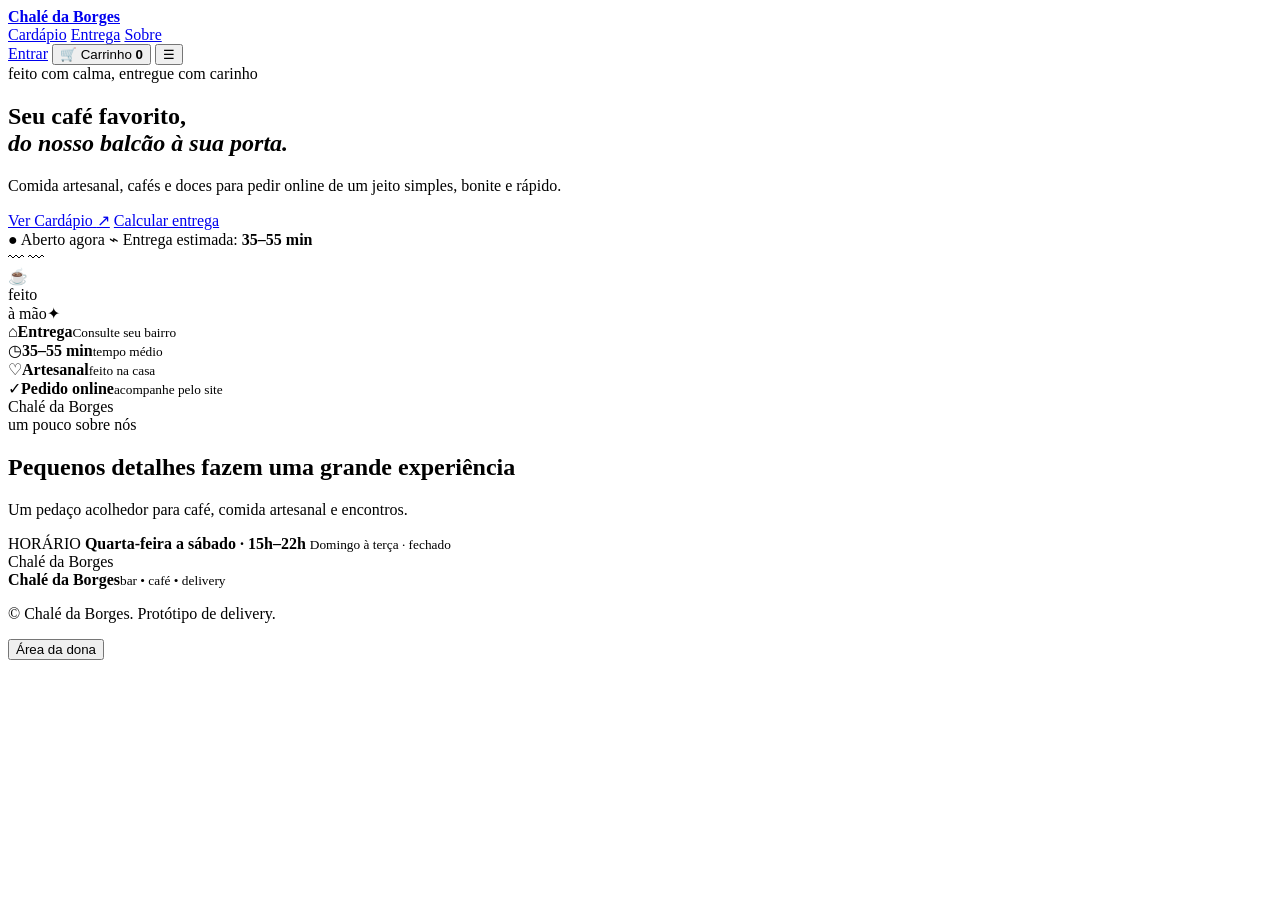
==== html/index.html @ 8455d323 "organizei o html e js em pastas" ====
<!DOCTYPE html>
<html lang="pt-BR">
<head>
  <meta charset="UTF-8" />
  <meta name="viewport" content="width=device-width, initial-scale=1.0" />
  <meta name="theme-color" content="#1f1f1d" />
  <title>Chalé da Borges — Delivery</title>
  <link rel="preconnect" href="https://fonts.googleapis.com">
  <link rel="preconnect" href="https://fonts.gstatic.com" crossorigin>
  <link href="https://fonts.googleapis.com/css2?family=DM+Sans:wght@400;500;600;700&family=Playfair+Display:wght@500;600;700&display=swap" rel="stylesheet">
  <link rel="stylesheet" href="style.css" />
</head>
<body>
  <div class="toast" id="toast" aria-live="polite"></div>
  <header class="topbar">
    <a class=" brand" href="index.html">

        <strong id="brandName">Chalé da Borges</strong>
        <small id="bar • café • delivery"></small>
      </span>
    </a>
    <nav class="main-nav">
      <a href="cardapio.html">Cardápio</a>
      <a href="entrega.html">Entrega</a>
      <a href="#sobre">Sobre</a>

    </nav> 

    <div class="top-actions">
      <a class="icon-btn" id="loginBtn" href="login.html">Entrar</a>
      <button class="cart-btn" id="cartBtn">
        <span>🛒</span> Carrinho <b id="cartCount">0</b>
      </button>
      <button class="menu-btn" id="menuBtn" aria-label="Abrir menu">☰</button>
    </div>
  </header>

  <main>
    <section class="hero">
      <div class="hero-copy">
        <span class="eyebrow"> feito com calma, entregue com carinho </span>
        <h1>Seu café favorito,<br><em> do nosso balcão à sua porta.</em></h1>
        <p>Comida artesanal, cafés e doces para pedir online de um jeito simples, bonite e rápido. </p>
        <div class="hero-actions">
          <a class="primary-btn" href="cardapio.html">Ver Cardápio <span>↗</span></a>
          <a class="ghost-btn" href="entrega.html">Calcular entrega</a>

        </div>
                <div class="hero-meta">
          <span>● Aberto agora</span>
          <span>⌁ Entrega estimada: <strong id="heroEta">35–55 min</strong></span>
        </div>
      </div>
      <div class="hero-art">
        <div class="blob blob-one"></div>
        <div class="blob blob-two"></div>
        <div class="coffee-cup">
          <div class="cup-steam">〰 〰</div>
          <div class="cup"  >☕</div>
        </div>
        <div class="floating-note">feito<br>à mão<span>✦</span></div>
    </section>
     <section class="quick-info">
      <div><span>⌂</span><strong>Entrega</strong><small>Consulte seu bairro</small></div>
      <div><span>◷</span><strong id="infoEta">35–55 min</strong><small>tempo médio</small></div>
      <div><span>♡</span><strong>Artesanal</strong><small>feito na casa</small></div>
      <div><span>✓</span><strong>Pedido online</strong><small>acompanhe pelo site</small></div>
    </section>

    <section class="about-section" id="sobre">
      <div class= "about-mark">Chalé da Borges </div>
      <div>
        <span class="eyebrow">um pouco sobre nós</span>
        <h2>Pequenos detalhes fazem uma grande experiência</h2>
        <p id="aboutText">Um pedaço acolhedor para café, comida artesanal e encontros.</p>
      </div>
      <div class="hours">
        <span>HORÁRIO</span>
        <strong id="hoursText">Quarta-feira a sábado · 15h–22h</strong>
        <small>Domingo à terça · fechado</small>
      </div>
      </section>
    </main>

    <footer>
    <div class="footer-brand"><span class="brand-mark">Chalé da Borges</span><div><strong id="footerName">Chalé da Borges</strong><small>bar • café • delivery</small></div></div>
    <p>© <span id="year"></span> Chalé da Borges. Protótipo de delivery.</p>
    <button class="admin-link" id="adminBtn">Área da dona</button>
    </footer>

    </body>
    </html>
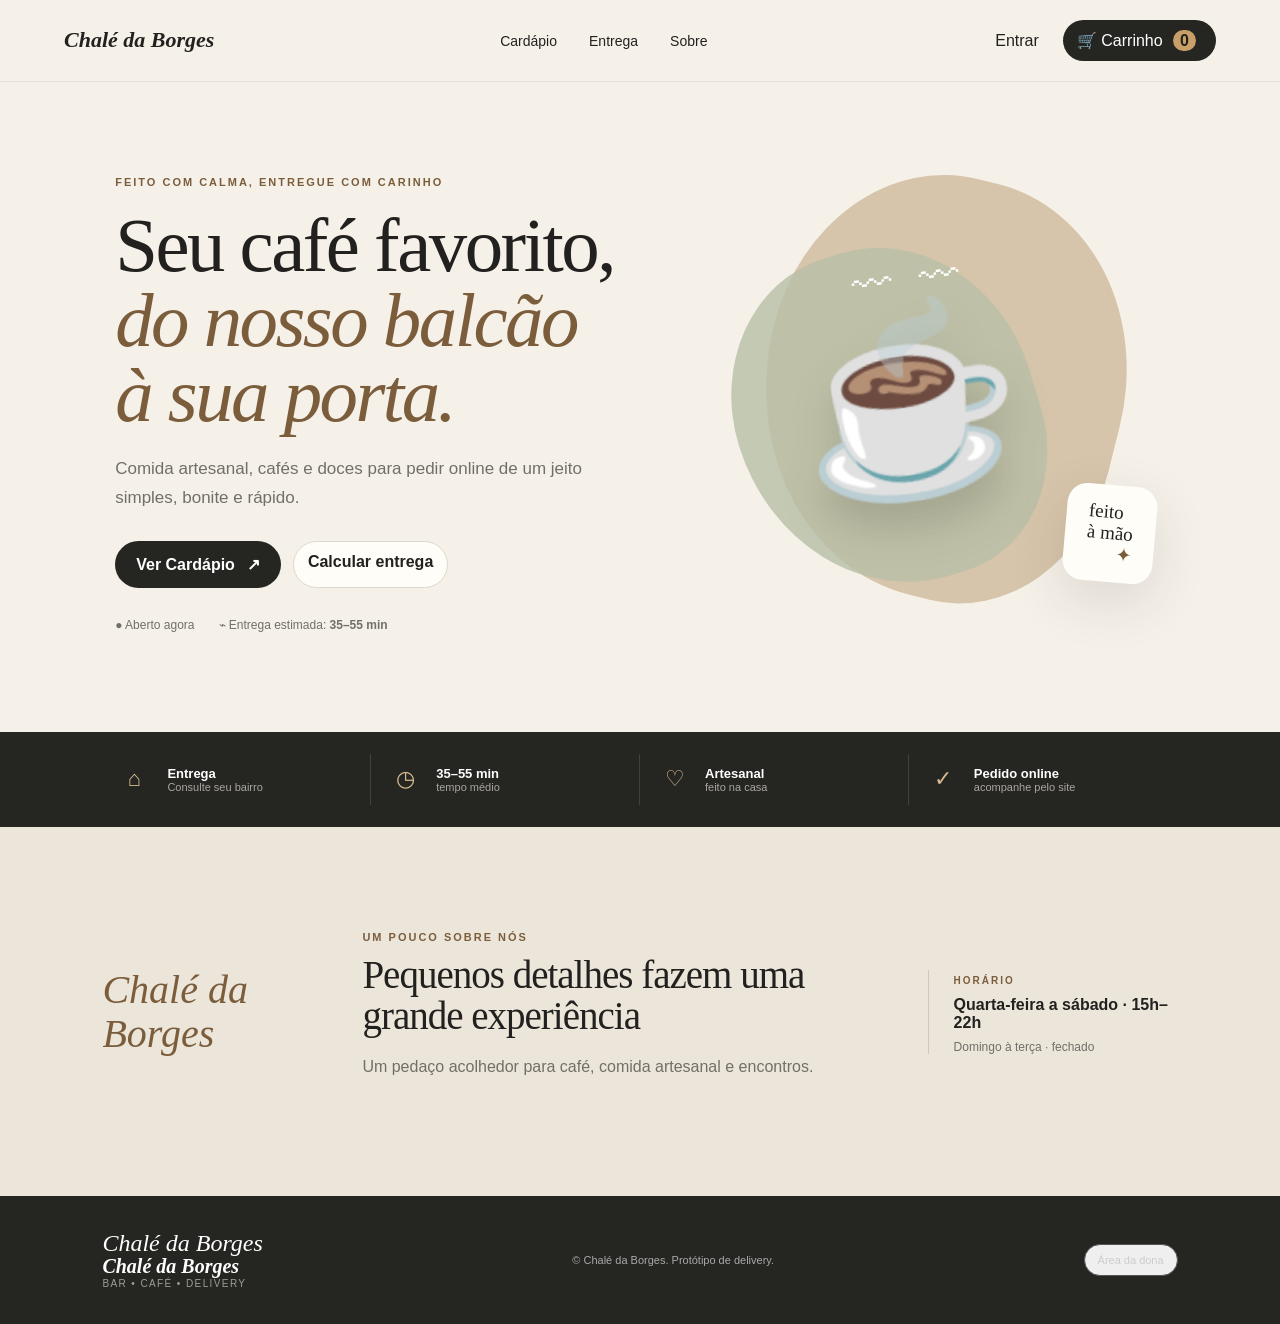
==== commit e0516d69: "arrumei os caminhos do css" ====
--- a/html/index.html
+++ b/html/index.html
@@ -8,7 +8,7 @@
   <link rel="preconnect" href="https://fonts.googleapis.com">
   <link rel="preconnect" href="https://fonts.gstatic.com" crossorigin>
   <link href="https://fonts.googleapis.com/css2?family=DM+Sans:wght@400;500;600;700&family=Playfair+Display:wght@500;600;700&display=swap" rel="stylesheet">
-  <link rel="stylesheet" href="style.css" />
+  <link rel="stylesheet" href="../style.css">
 </head>
 <body>
   <div class="toast" id="toast" aria-live="polite"></div>
--- a/style.css
+++ b/style.css
@@ -0,0 +1,1485 @@
+:root {
+    --bg:#f5f1e9;
+    --paper:#fffdf8;
+    --ink:#22211f;
+    --muted:#716f69;
+    --line:#ded8cc;
+    --accent: #7b5d3c;
+    --accent-2: #c99f69;
+    --dark: #252522;
+    --white: #fffdf8;
+    --shadow: 0 18px 55px rgba(44, 37, 27, .12);
+    --radius: 24px;
+}
+
+* { 
+    box-sizing: border-box;
+}
+
+html {
+    scroll-behavior: smooth;
+}
+
+body{
+    margin:0;
+    background: var(--bg);
+    color: var(--ink);
+    font-family: 'DM Sans', sans-serif;
+}
+
+button,
+input,
+select,
+textarea {
+    font-family: inherit;
+    font-size: inherit;
+}
+
+button,
+a {
+    cursor: pointer;
+}
+
+a{
+    text-decoration: none;
+    color: inherit;
+}
+
+.topbar{
+    height: 82px;
+    padding: 0 5vw;
+    display: flex;
+    align-items: center;
+    justify-content: space-between;
+    position:sticky;
+    top:0;
+    z-index: 20;
+    background: rgba(245, 241, 233, .9);
+    backdrop-filter: blur(18px);
+    border-bottom: 1px solid rgba(0, 0, 0, .06);
+}
+.brand {
+    display: flex;
+    gap: 12px;
+    align-items: center;
+}
+.brand-mark,
+.about-mark {
+    font-family:'Playfair Display', serif;
+    font-style:italic;
+    font-size: 24px;
+    line-height: 1;
+ 
+}
+
+
+.about-mark{
+    font-size: 30px;
+}
+
+.brand small,
+.footer-brand small{
+    display: block;
+    color: var(--muted);
+    font-size: 10px;
+    letter-spacing: 1.4px;
+    text-transform: uppercase;
+}
+
+.brand strong,
+.footer-brand strong {
+    display: block;
+    font-size: 15px;
+}
+
+.brand strong {
+    font-family: 'Playfair Display', serif;
+    font-style: italic;
+    font-weight: 600;
+    font-size: 22px;
+    line-height: 1.1;
+}
+.main-nav {
+    display: flex ;
+    gap: 2rem;
+    align-items: center;
+}
+
+.main-nav {
+    font-size: 14px;
+}
+
+.main-nav a:hover,
+.main-nav a.active {
+    color: var(--accent);
+}
+
+.main-nav a.active {
+    font-weight: 700;
+}
+
+.top-actions {
+    display:flex;
+    gap: 10px;
+    align-items: center;
+}
+.icon-btn,
+.ghost-btn,
+.cart-btn,
+.menu-btn {
+    border: 0;
+    background: none;
+    padding: 11px 14px;
+    border-radius: 999px;
+
+}
+
+.icon-btn:hover,
+.ghost-btn:hover {
+    background:#e9e3d8;
+}
+
+.cart-btn {
+    background: var(--dark);
+    color:white;
+}
+
+.cart-btn b{
+    background: #c99f69;
+    color: #1f1f1d;
+    padding: 2px 7px;
+    border-radius: 20px;
+    margin: 6px;
+
+}
+.menu-btn {
+  display: none;
+  font-size: 22px;
+}
+
+.hero {
+  min-height: 650px;
+  padding: 80px 9vw 90px;
+  display: grid;
+  grid-template-columns: 1fr 1fr;
+  align-items: center;
+  gap: 30px;
+  overflow: hidden;
+}
+
+.eyebrow {
+  font-size: 11px;
+  letter-spacing: 2px;
+  text-transform: uppercase;
+  color: var(--accent);
+  font-weight: 700;
+}
+
+.hero h1 {
+  font-family: "Playfair Display", serif;
+  font-size: clamp(46px, 6vw, 78px);
+  font-weight: 500;
+  line-height: .98;
+  margin: 18px 0 22px;
+  letter-spacing: -2.5px;
+}
+
+.hero h1 em {
+  color: var(--accent);
+  font-style: italic;
+}
+
+.hero p {
+  font-size: 17px;
+  line-height: 1.7;
+  max-width: 560px;
+  color: var(--muted);
+}
+
+.hero-actions {
+  display: flex;
+  gap: 12px;
+  margin-top: 28px;
+}
+
+.primary-btn {
+  border: 0;
+  background: var(--dark);
+  color: white;
+  border-radius: 999px;
+  padding: 14px 21px;
+  font-weight: 700;
+  display: inline-flex;
+  align-items: center;
+  justify-content: center;
+  gap: 12px;
+  transition: .2s;
+}
+
+.primary-btn:hover {
+  transform: translateY(-2px);
+  box-shadow: 0 10px 24px rgba(30, 28, 24, .18);
+}
+
+.ghost-btn {
+  border: 1px solid var(--line);
+  background: var(--paper);
+  font-weight: 600;
+}
+
+.hero-meta {
+  display: flex;
+  gap: 24px;
+  margin-top: 30px;
+  color: var(--muted);
+  font-size: 12px;
+}
+
+.hero-meta .status.open {
+  color: #52734d;
+  font-weight: 600;
+}
+
+.hero-meta .status.closed {
+  color: #9a4a3c;
+  font-weight: 600;
+}
+
+
+.hero-art {
+  height: 470px;
+  position: relative;
+}
+.blob {
+  position: absolute;
+  border-radius: 48% 52% 42% 58%;
+  filter: saturate(.9);
+}
+
+.blob-one {
+  width: 360px;
+  height: 420px;
+  background: #d9c5a8;
+  right: 8%;
+  top: 10px;
+  transform: rotate(14deg);
+}
+
+.blob-two {
+  width: 300px;
+  height: 340px;
+  background: #b9c0a5;
+  right: 25%;
+  top: 80px;
+  transform: rotate(-17deg);
+  opacity: .8;
+}
+
+.coffee-cup {
+  position: absolute;
+  inset: 0;
+  display: grid;
+  place-items: center;
+}
+
+.cup {
+  font-size: 180px;
+  filter: drop-shadow(0 25px 20px rgba(52, 42, 31, .18));
+  transform: rotate(-8deg);
+}
+
+.cup-steam {
+  position: absolute;
+  top: 90px;
+  font-size: 40px;
+  letter-spacing: 8px;
+  color: #fff;
+  transform: rotate(-8deg);
+  z-index: 2;
+}
+
+.floating-note {
+  position: absolute;
+  right: 2%;
+  bottom: 55px;
+  background: var(--paper);
+  padding: 17px 22px;
+  border-radius: 20px;
+  box-shadow: var(--shadow);
+  font-family: "Playfair Display", serif;
+  font-size: 19px;
+  line-height: 1.1;
+  transform: rotate(5deg);
+}
+
+.floating-note span {
+  color: var(--accent);
+  display: block;
+  text-align: right;
+}
+
+.quick-info {
+  background: var(--dark);
+  color: #fff;
+  display: grid;
+  grid-template-columns: repeat(4, 1fr);
+  padding: 22px 8vw;
+}
+
+
+.quick-info>div {
+  padding: 12px 25px;
+  border-right: 1px solid rgba(255, 255, 255, .13);
+  display: grid;
+  grid-template-columns: 32px 1fr;
+  column-gap: 8px;
+}
+
+
+.quick-info>div:last-child {
+  border: 0;
+}
+
+
+.quick-info span {
+  grid-row: span 2;
+  font-size: 22px;
+  color: #d8ba90;
+}
+
+
+.quick-info strong {
+  font-size: 13px;
+}
+
+
+.quick-info small {
+  font-size: 11px;
+  color: #aaa79f;
+}
+
+.menu-section,
+.delivery-section,
+.about-section {
+  padding: 100px 8vw;
+}
+
+
+.section-heading {
+  display: flex;
+  justify-content: space-between;
+  align-items: end;
+  gap: 30px;
+}
+
+
+.section-heading h2,
+.delivery-copy h2,
+.about-section h2 {
+  font-family: "Playfair Display", serif;
+  font-weight: 500;
+  font-size: 48px;
+  line-height: 1.05;
+  margin: 10px 0 0;
+  letter-spacing: -1px;
+}
+
+
+
+
+.search-wrap {
+  background: var(--paper);
+  border: 1px solid var(--line);
+  border-radius: 999px;
+  padding: 11px 16px;
+  display: flex;
+  gap: 8px;
+  width: min(330px, 100%);
+}
+
+
+.search-wrap input {
+  border: 0;
+  outline: 0;
+  background: transparent;
+  width: 100%;
+}
+
+
+
+
+.category-tabs {
+  display: flex;
+  gap: 8px;
+  flex-wrap: wrap;
+  margin: 35px 0;
+}
+
+
+.category-tabs button {
+  border: 1px solid var(--line);
+  background: transparent;
+  border-radius: 999px;
+  padding: 9px 15px;
+  color: var(--muted);
+}
+
+
+.category-tabs button.active {
+  background: var(--dark);
+  color: #fff;
+  border-color: var(--dark);
+}
+
+
+
+
+.menu-grid {
+  display: grid;
+  grid-template-columns: repeat(3, 1fr);
+  gap: 16px;
+}
+
+
+.menu-card {
+  background: var(--paper);
+  border: 1px solid #e8e1d5;
+  border-radius: 20px;
+  padding: 21px;
+  min-height: 205px;
+  display: flex;
+  flex-direction: column;
+  justify-content: space-between;
+  transition: .2s;
+}
+
+
+.menu-card:hover {
+  transform: translateY(-3px);
+  box-shadow: var(--shadow);
+}
+
+
+.menu-card-content {
+  flex: 1;
+}
+
+
+.menu-card-top,
+.menu-card-bottom {
+  display: flex;
+  justify-content: space-between;
+  align-items: center;
+  gap: 10px;
+}
+
+
+.menu-card h3 {
+  font-family: "Playfair Display", serif;
+  font-size: 23px;
+  font-weight: 500;
+  line-height: 1.15;
+  margin: 9px 0 0;
+}
+
+
+.menu-card p {
+  font-size: 12px;
+  color: var(--muted);
+  line-height: 1.55;
+  margin: 10px 0 18px;
+}
+
+
+
+
+.category-label,
+.featured-label {
+  font-size: 9px;
+  letter-spacing: 1.5px;
+  text-transform: uppercase;
+}
+
+
+.category-label {
+  color: var(--accent);
+}
+
+
+.featured-label {
+  background: #e7dfd1;
+  color: #5d4b35;
+  padding: 5px 8px;
+  border-radius: 999px;
+}
+
+
+.price {
+  font-weight: 700;
+  white-space: nowrap;
+}
+
+
+.add-btn {
+  border: 1px solid var(--line);
+  background: #f1ece2;
+  border-radius: 999px;
+  padding: 9px 14px;
+  font-weight: 700;
+  white-space: nowrap;
+}
+
+
+.add-btn:hover {
+  background: var(--dark);
+  color: #fff;
+}
+
+.page-title {
+  font-family: "Playfair Display", serif;
+  font-weight: 500;
+  font-size: 48px;
+  line-height: 1.05;
+  margin: 10px 0 0;
+  letter-spacing: -1px;
+}
+
+[hidden] { display: none !important; }
+
+.empty-state {
+  text-align: center;
+  padding: 60px 20px;
+  color: var(--muted);
+  grid-column: 1 / -1;
+}
+
+.footnote {
+  margin-top: 24px;
+  font-size: 12px;
+  color: var(--muted);
+}
+
+.featured-section {
+  padding: 90px 8vw 70px;
+}
+
+.featured-section .menu-grid {
+  margin-top: 30px;
+  grid-template-columns: repeat(auto-fill, minmax(300px, 1fr));
+}
+
+.chips {
+  display: flex;
+  flex-wrap: wrap;
+  gap: 8px;
+  margin-top: 28px;
+}
+
+.chips a {
+  border: 1px solid var(--line);
+  border-radius: 999px;
+  padding: 9px 15px;
+  font-size: 13px;
+  color: var(--muted);
+  background: var(--paper);
+  transition: .2s;
+}
+
+.chips a:hover {
+  background: var(--dark);
+  color: #fff;
+  border-color: var(--dark);
+}
+
+.labels {
+  display: flex;
+  gap: 6px;
+  align-items: center;
+}
+
+.tag-label {
+  background: #dfe7d4;
+  color: #44603f;
+  padding: 5px 8px;
+  border-radius: 999px;
+  font-size: 9px;
+  letter-spacing: 1.5px;
+  text-transform: uppercase;
+}
+
+.menu-card.sold-out {
+  opacity: .6;
+}
+
+.add-btn:disabled {
+  cursor: not-allowed;
+  background: #e8e3d9;
+  color: var(--muted);
+}
+
+.add-btn:disabled:hover {
+  background: #e8e3d9;
+  color: var(--muted);
+}
+
+.delivery-section {
+  padding-top: 40px;
+}
+
+.delivery-card {
+  background: #ded8c8;
+  border-radius: 32px;
+  display: grid;
+  grid-template-columns: 1.05fr .95fr;
+  overflow: hidden;
+  min-height: 430px;
+}
+
+.delivery-copy {
+  padding: 65px;
+}
+
+.delivery-copy .page-title {
+  font-size: 44px;
+}
+
+.delivery-copy p {
+  color: #625f58;
+  line-height: 1.6;
+  max-width: 520px;
+}
+
+.cep-row {
+  display: flex;
+  gap: 8px;
+  margin: 24px 0;
+  max-width: 520px;
+}
+
+.cep-row input,
+.cep-row select,
+.input-select {
+  flex: 1;
+  border: 1px solid #c7c0b2;
+  background: #f7f3eb;
+  border-radius: 999px;
+  padding: 14px 17px;
+  outline: 0;
+  color: var(--ink);
+}
+
+.delivery-result {
+  display: flex;
+  gap: 12px;
+  align-items: center;
+  padding: 15px 17px;
+  background: rgba(255, 255, 255, .45);
+  border-radius: 17px;
+  max-width: 500px;
+}
+
+.delivery-result > span { font-size: 25px; }
+
+.delivery-result small {
+  display: block;
+  color: #6b675f;
+  margin-top: 3px;
+}
+
+.delivery-map {
+  position: relative;
+  background: #c8c0ad;
+  overflow: hidden;
+}
+
+.map-road {
+  position: absolute;
+  background: #e4ddcf;
+  border-radius: 999px;
+  transform: rotate(-25deg);
+}
+
+.r1 { width: 130%; height: 70px; left: -20%; top: 20%; }
+.r2 { width: 120%; height: 45px; left: 5%; top: 65%; transform: rotate(28deg); }
+.r3 { width: 80%; height: 32px; right: -20%; top: 43%; transform: rotate(82deg); }
+
+.map-dot {
+  width: 16px;
+  height: 16px;
+  border-radius: 50%;
+  background: #7b5d3c;
+  position: absolute;
+  z-index: 2;
+}
+
+.d1 { left: 28%; top: 33%; }
+.d2 { left: 64%; top: 52%; }
+.d3 { left: 44%; top: 74%; }
+
+.map-card {
+  position: absolute;
+  z-index: 4;
+  left: 50%;
+  top: 50%;
+  transform: translate(-50%, -50%) rotate(-3deg);
+  background: var(--paper);
+  padding: 17px 22px;
+  border-radius: 18px;
+  box-shadow: var(--shadow);
+  display: flex;
+  gap: 12px;
+  align-items: center;
+  white-space: nowrap;
+}
+
+.map-card b { font-size: 24px; }
+.map-card small { color: var(--muted); }
+
+.bairro-table {
+  margin-top: 40px;
+  background: var(--paper);
+  border: 1px solid var(--line);
+  border-radius: 24px;
+  padding: 30px 35px;
+}
+
+.bairro-table h2 {
+  font-family: "Playfair Display", serif;
+  font-weight: 500;
+  font-size: 26px;
+  margin: 0 0 14px;
+}
+
+.bairro-table ul {
+  list-style: none;
+  margin: 0;
+  padding: 0;
+}
+
+.bairro-table li {
+  display: grid;
+  grid-template-columns: 1fr 120px 90px;
+  gap: 10px;
+  padding: 12px 0;
+  border-bottom: 1px solid var(--line);
+  font-size: 14px;
+}
+
+.bairro-table li:last-child { border-bottom: 0; }
+.bairro-table li span:nth-child(2) { color: var(--muted); }
+.bairro-table li b { text-align: right; }
+
+.about-section {
+  display: grid;
+  grid-template-columns: 220px 1fr 250px;
+  gap: 40px;
+  align-items: center;
+  background: #ece6da;
+}
+
+.about-section .about-mark {
+  font-size: 40px;
+  color: var(--accent);
+  line-height: 1.1;
+}
+
+.about-section h2 { font-size: 39px; }
+
+.about-section p {
+  color: var(--muted);
+  line-height: 1.7;
+  max-width: 700px;
+}
+
+.hours {
+  border-left: 1px solid #d1c8b9;
+  padding-left: 25px;
+}
+
+.hours span {
+  font-size: 10px;
+  letter-spacing: 2px;
+  color: var(--accent);
+  font-weight: 700;
+}
+
+.hours strong,
+.hours small {
+  display: block;
+  margin-top: 8px;
+}
+
+.hours small {
+  color: var(--muted);
+  font-size: 12px;
+}
+
+footer {
+  padding: 35px 8vw;
+  display: flex;
+  justify-content: space-between;
+  align-items: center;
+  gap: 20px;
+  background: var(--dark);
+  color: #fff;
+}
+
+.footer-brand strong {
+  font-family: "Playfair Display", serif;
+  font-style: italic;
+  font-size: 20px;
+}
+
+.footer-brand small { color: #9f9d97; }
+
+footer p {
+  color: #aaa;
+  font-size: 11px;
+  margin: 0;
+}
+
+.admin-link {
+  border: 1px solid #555;
+  color: #ccc;
+  border-radius: 999px;
+  padding: 9px 13px;
+  font-size: 11px;
+}
+
+.admin-link:hover { background: #3a3a36; }
+
+.overlay {
+  position: fixed;
+  inset: 0;
+  background: rgba(20, 18, 15, .45);
+  z-index: 45;
+}
+
+.drawer {
+  position: fixed;
+  right: 0;
+  top: 0;
+  height: 100vh;
+  height: 100dvh;
+  width: min(470px, 100%);
+  background: var(--paper);
+  z-index: 50;
+  box-shadow: -20px 0 60px rgba(0, 0, 0, .16);
+  transform: translateX(110%);
+  transition: transform .3s;
+  display: flex;
+  flex-direction: column;
+  visibility: hidden;
+}
+
+.drawer.open {
+  transform: translateX(0);
+  visibility: visible;
+}
+
+.drawer-head {
+  padding: 35px 28px 18px;
+  display: flex;
+  justify-content: space-between;
+}
+
+.drawer-head h2 {
+  font-family: "Playfair Display", serif;
+  font-size: 35px;
+  margin: 5px 0;
+}
+
+.close-btn {
+  border: 0;
+  background: #eee8de;
+  border-radius: 50%;
+  width: 36px;
+  height: 36px;
+  font-size: 22px;
+  line-height: 1;
+  flex-shrink: 0;
+}
+
+.cart-items {
+  padding: 10px 28px;
+  overflow: auto;
+  flex: 1;
+}
+
+.cart-row {
+  display: grid;
+  grid-template-columns: 1fr auto;
+  gap: 12px;
+  padding: 18px 0;
+  border-bottom: 1px solid var(--line);
+}
+
+.cart-row h4 {
+  margin: 0 0 5px;
+  font-family: "Playfair Display", serif;
+  font-size: 18px;
+}
+
+.cart-row small { color: var(--muted); }
+
+.qty {
+  display: flex;
+  align-items: center;
+  gap: 8px;
+  margin-top: 10px;
+}
+
+.qty button {
+  border: 1px solid var(--line);
+  background: #fff;
+  border-radius: 50%;
+  width: 28px;
+  height: 28px;
+}
+
+.cart-bottom {
+  padding: 22px 28px;
+  border-top: 1px solid var(--line);
+}
+
+.subtotal {
+  display: flex;
+  justify-content: space-between;
+  font-size: 17px;
+}
+
+.mini-note {
+  font-size: 11px;
+  color: var(--muted);
+  margin: 8px 0 16px;
+}
+
+.primary-btn:disabled {
+  opacity: .45;
+  cursor: not-allowed;
+  transform: none;
+  box-shadow: none;
+}
+
+.primary-btn.full,
+.ghost-btn.full {
+  width: 100%;
+  margin-top: 8px;
+}
+
+.ghost-btn.full { display: flex; justify-content: center; }
+
+.page-center,
+.auth-container {
+  min-height: 100vh;
+  display: flex;
+  align-items: center;
+  justify-content: center;
+  padding: 20px;
+}
+
+.modal-backdrop {
+  position: fixed;
+  inset: 0;
+  background: rgba(20, 18, 15, .55);
+  z-index: 60;
+  display: grid;
+  place-items: center;
+  padding: 20px;
+}
+
+.modal {
+  background: var(--paper);
+  width: min(850px, 100%);
+  max-height: 92vh;
+  overflow: auto;
+  border-radius: 28px;
+  padding: 38px;
+  position: relative;
+  box-shadow: var(--shadow);
+}
+
+.small-modal { width: min(430px, 100%); }
+.checkout-modal { width: min(640px, 100%); }
+
+.modal h1,
+.modal h2 {
+  font-family: "Playfair Display", serif;
+  font-weight: 500;
+  font-size: 38px;
+  line-height: 1.1;
+  margin: 8px 0 20px;
+}
+
+.modal > .close-btn {
+  position: absolute;
+  top: 18px;
+  right: 18px;
+}
+
+.back-link {
+  display: inline-block;
+  margin-bottom: 18px;
+  font-size: 13px;
+  color: var(--muted);
+}
+
+.back-link:hover { color: var(--accent); }
+
+.modal form,
+.form-grid {
+  display: grid;
+  gap: 14px;
+}
+
+.form-grid { grid-template-columns: 1fr 1fr; }
+.form-grid .wide { grid-column: 1 / -1; }
+
+.modal label,
+.field-label {
+  display: flex;
+  flex-direction: column;
+  gap: 6px;
+  font-size: 13px;
+  font-weight: 600;
+  color: var(--ink);
+}
+
+.modal input,
+.modal select,
+.modal textarea {
+  width: 100%;
+  padding: 12px 14px;
+  border: 1px solid var(--line);
+  border-radius: 12px;
+  background: #fff;
+  outline: none;
+  font-size: 15px;
+  font-weight: 400;
+  color: var(--ink);
+  transition: border-color .2s, box-shadow .2s;
+}
+
+.modal textarea {
+  min-height: 90px;
+  resize: vertical;
+}
+
+.modal input:focus,
+.modal select:focus,
+.modal textarea:focus {
+  border-color: var(--accent);
+  box-shadow: 0 0 0 3px rgba(123, 93, 60, .15);
+}
+
+:focus-visible {
+  outline: 2px solid var(--accent);
+  outline-offset: 2px;
+}
+
+.modal-lead {
+  color: var(--muted);
+  margin: -8px 0 18px;
+  font-size: 14px;
+}
+
+.form-error {
+  margin: 0;
+  padding: 10px 14px;
+  border-radius: 12px;
+  background: #f6e3df;
+  color: #8a3b30;
+  font-size: 13px;
+}
+
+.notice {
+  background: #f3e9d2;
+  color: #6a5320;
+  border-radius: 12px;
+  padding: 10px 14px;
+  font-size: 13px;
+  margin-bottom: 14px;
+}
+
+.modal-foot {
+  margin: 22px 0 0;
+  text-align: center;
+  font-size: 14px;
+  color: var(--muted);
+}
+
+.text-btn {
+  border: 0;
+  background: none;
+  color: var(--accent);
+  font-weight: 700;
+}
+
+.text-btn:hover { text-decoration: underline; }
+
+.checkout-summary {
+  background: #f1ece2;
+  border-radius: 16px;
+  padding: 14px;
+  margin-bottom: 18px;
+}
+
+.summary-line {
+  display: flex;
+  justify-content: space-between;
+  gap: 12px;
+  font-size: 13px;
+  padding: 5px 0;
+}
+
+.checkout-totals {
+  margin: 6px 0 4px;
+  display: grid;
+  gap: 6px;
+  font-size: 14px;
+}
+
+.checkout-totals > div {
+  display: flex;
+  justify-content: space-between;
+}
+
+.checkout-totals small { color: var(--muted); }
+
+.checkout-total {
+  padding-top: 12px;
+  margin-top: 4px;
+  border-top: 1px solid var(--line);
+  font-size: 19px;
+}
+
+.order-done { text-align: center; padding: 10px 0; }
+.order-done p { color: var(--muted); }
+.order-done .primary-btn { margin: 10px 0; }
+
+.admin-container {
+  min-height: 100vh;
+  padding: 30px 20px;
+  display: flex;
+  justify-content: center;
+  align-items: flex-start;
+}
+
+.admin-modal {
+  width: min(980px, 100%);
+  max-height: none;
+  overflow: visible;
+}
+
+.admin-header {
+  display: flex;
+  justify-content: space-between;
+  align-items: flex-start;
+  gap: 16px;
+  flex-wrap: wrap;
+}
+
+.admin-header h1 { margin-bottom: 10px; }
+
+.admin-header-actions {
+  display: flex;
+  gap: 10px;
+  align-items: center;
+}
+
+.admin-badge {
+  background: #e7dfd1;
+  padding: 6px 10px;
+  border-radius: 999px;
+  font-size: 10px;
+  letter-spacing: 1px;
+}
+
+.admin-note {
+  background: #f1ece2;
+  border-radius: 14px;
+  padding: 12px 14px;
+  font-size: 12px;
+  color: var(--muted);
+  line-height: 1.55;
+}
+
+.admin-note code {
+  background: #e6dfd2;
+  padding: 1px 5px;
+  border-radius: 5px;
+}
+
+.admin-tabs {
+  display: flex;
+  gap: 6px;
+  margin: 22px 0;
+  border-bottom: 1px solid var(--line);
+  overflow-x: auto;
+}
+
+.admin-tabs button {
+  border: 0;
+  background: none;
+  padding: 10px 13px;
+  color: var(--muted);
+  border-bottom: 2px solid transparent;
+  white-space: nowrap;
+}
+
+.admin-tabs button.active {
+  color: var(--ink);
+  border-color: var(--accent);
+  font-weight: 700;
+}
+
+.count-badge {
+  background: var(--dark);
+  color: #fff;
+  border-radius: 999px;
+  font-size: 10px;
+  padding: 2px 7px;
+  margin-left: 4px;
+}
+
+.admin-panel { display: none; }
+.admin-panel.active { display: block; }
+.admin-panel > .primary-btn { margin-top: 18px; }
+
+.modal .check {
+  flex-direction: row;
+  align-items: center;
+  gap: 6px;
+  font-weight: 500;
+  white-space: nowrap;
+}
+
+.modal .check input {
+  width: auto;
+  margin: 0;
+}
+
+.days {
+  display: flex;
+  flex-wrap: wrap;
+  gap: 8px 16px;
+  margin-top: 8px;
+}
+
+.admin-add-row {
+  display: grid;
+  grid-template-columns: 1.5fr .6fr 1fr 1.5fr auto;
+  gap: 8px;
+  margin-bottom: 14px;
+}
+
+.admin-toolbar {
+  display: flex;
+  gap: 8px;
+  align-items: center;
+  flex-wrap: wrap;
+  margin-bottom: 8px;
+}
+
+.admin-toolbar input { flex: 1; min-width: 200px; }
+
+.admin-item-row {
+  display: grid;
+  grid-template-columns: 1.6fr 90px 1fr auto auto;
+  gap: 8px;
+  align-items: center;
+  padding: 12px 0;
+  border-bottom: 1px solid var(--line);
+}
+
+.admin-item-row .desc { grid-column: 1 / -1; font-size: 13px; color: var(--muted); }
+
+.admin-item-row input,
+.admin-bairro-row input,
+.admin-add-row input,
+.admin-toolbar input {
+  padding: 9px 10px;
+  font-size: 14px;
+}
+
+.admin-bairro-head,
+.admin-bairro-row {
+  display: grid;
+  grid-template-columns: 1.6fr 100px 100px 100px auto;
+  gap: 8px;
+  align-items: center;
+}
+
+.admin-bairro-head {
+  font-size: 11px;
+  letter-spacing: 1px;
+  text-transform: uppercase;
+  color: var(--muted);
+  padding-bottom: 6px;
+}
+
+.admin-bairro-row { padding: 8px 0; border-bottom: 1px solid var(--line); }
+.admin-bairro-row.add { border: 0; margin-top: 10px; }
+
+.danger-btn {
+  border: 1px solid #d8b4ae;
+  color: #8a4037;
+  background: #fff;
+  border-radius: 10px;
+  padding: 9px 12px;
+  font-weight: 600;
+}
+
+.danger-btn:hover { background: #f6e3df; }
+
+.order-card {
+  border: 1px solid var(--line);
+  border-radius: 16px;
+  padding: 16px 18px;
+  margin-bottom: 12px;
+  background: #fff;
+  font-size: 14px;
+}
+
+.order-card header,
+.order-card footer {
+  display: flex;
+  justify-content: space-between;
+  align-items: center;
+  gap: 12px;
+  flex-wrap: wrap;
+  padding: 0;
+  background: none;
+  color: inherit;
+}
+
+.order-card header small { color: var(--muted); margin-left: 6px; }
+.order-card header select { width: auto; }
+.order-card ul { margin: 8px 0; padding-left: 20px; }
+.order-notes { color: #8a5a1c; }
+.order-card footer { border-top: 1px solid var(--line); padding-top: 12px; margin-top: 8px; color: var(--muted); }
+.order-card footer strong { color: var(--ink); font-size: 17px; margin-left: auto; }
+
+.toast {
+  position: fixed;
+  left: 50%;
+  bottom: 25px;
+  transform: translate(-50%, 30px);
+  opacity: 0;
+  z-index: 100;
+  background: var(--dark);
+  color: #fff;
+  padding: 12px 18px;
+  border-radius: 999px;
+  font-size: 13px;
+  pointer-events: none;
+  transition: .25s;
+  max-width: calc(100vw - 40px);
+  text-align: center;
+}
+
+.toast.show {
+  opacity: 1;
+  transform: translate(-50%, 0);
+}
+
+.mobile-menu { display: none; }
+
+.mobile-menu.open {
+  display: flex;
+  position: fixed;
+  z-index: 30;
+  top: 82px;
+  left: 0;
+  right: 0;
+  background: var(--paper);
+  padding: 18px;
+  flex-direction: column;
+  gap: 6px;
+  box-shadow: var(--shadow);
+}
+
+.mobile-menu a {
+  padding: 12px 8px;
+  font-weight: 600;
+  border-radius: 10px;
+}
+
+.mobile-menu a:hover,
+.mobile-menu a.active { background: #eee8de; }
+
+@media (max-width: 900px) {
+  .main-nav { display: none; }
+  .menu-btn { display: block; }
+  .hero { grid-template-columns: 1fr; padding: 60px 7vw; min-height: 0; }
+  .hero-art { height: 330px; }
+  .quick-info { grid-template-columns: 1fr 1fr; }
+  .quick-info > div:nth-child(even) { border-right: 0; }
+  .menu-grid { grid-template-columns: 1fr 1fr; }
+  .delivery-card { grid-template-columns: 1fr; }
+  .delivery-map { min-height: 280px; }
+  .delivery-copy { padding: 45px 35px; }
+  .about-section { grid-template-columns: 1fr; gap: 24px; }
+  .about-section .about-mark { display: none; }
+  .hours { border-left: 0; border-top: 1px solid #d1c8b9; padding: 20px 0 0; }
+  .admin-add-row { grid-template-columns: 1fr 1fr; }
+  .admin-add-row .primary-btn { grid-column: 1 / -1; }
+}
+
+@media (max-width: 620px) {
+  .topbar { padding: 0 16px; }
+  .top-actions { gap: 4px; }
+  .top-actions .icon-btn { display: none; }
+  .brand strong { font-size: 19px; }
+  .hero { padding: 40px 20px 50px; }
+  .hero h1 { font-size: 44px; letter-spacing: -1.5px; }
+  .hero-actions { flex-wrap: wrap; }
+  .hero-art { height: 280px; }
+  .blob-one { width: 250px; height: 290px; right: 4%; }
+  .blob-two { width: 210px; height: 230px; right: 30%; }
+  .cup { font-size: 120px; }
+  .cup-steam { top: 70px; }
+  .quick-info { padding: 15px; }
+  .quick-info > div { padding: 12px 8px; }
+  .menu-section,
+  .delivery-section,
+  .about-section,
+  .featured-section { padding: 60px 20px; }
+  .section-heading { align-items: flex-start; flex-direction: column; }
+  .section-heading h2,
+  .page-title,
+  .delivery-copy .page-title { font-size: 36px; }
+  .search-wrap { width: 100%; }
+  .category-tabs {
+    flex-wrap: nowrap;
+    overflow-x: auto;
+    margin: 24px -20px;
+    padding: 0 20px 6px;
+    scrollbar-width: none;
+  }
+  .category-tabs button { white-space: nowrap; }
+  .menu-grid { grid-template-columns: 1fr; }
+  .delivery-copy { padding: 35px 22px; }
+  .cep-row { flex-direction: column; }
+  .bairro-table { padding: 22px; }
+  .bairro-table li { grid-template-columns: 1fr 90px 70px; font-size: 13px; }
+  footer { padding: 28px 20px; flex-wrap: wrap; }
+  .modal { padding: 26px 20px; border-radius: 22px; }
+  .modal h1, .modal h2 { font-size: 32px; }
+  .form-grid { grid-template-columns: 1fr; }
+  .hero-meta { flex-direction: column; gap: 8px; }
+  .admin-item-row { grid-template-columns: 1fr 90px; }
+  .admin-item-row input[data-f="cat"] { grid-column: 1 / -1; }
+  .admin-item-row .check { grid-column: 1; }
+  .admin-item-row .danger-btn { grid-column: 2; }
+  .admin-add-row { grid-template-columns: 1fr; }
+  .admin-bairro-head { display: none; }
+  .admin-bairro-row { grid-template-columns: 1fr 1fr; }
+  .admin-bairro-row input:first-child { grid-column: 1 / -1; }
+  .admin-bairro-row .danger-btn,
+  .admin-bairro-row .primary-btn { grid-column: 1 / -1; }
+}
+
+@media (prefers-reduced-motion: reduce) {
+  * { transition: none !important; scroll-behavior: auto !important; }
+}
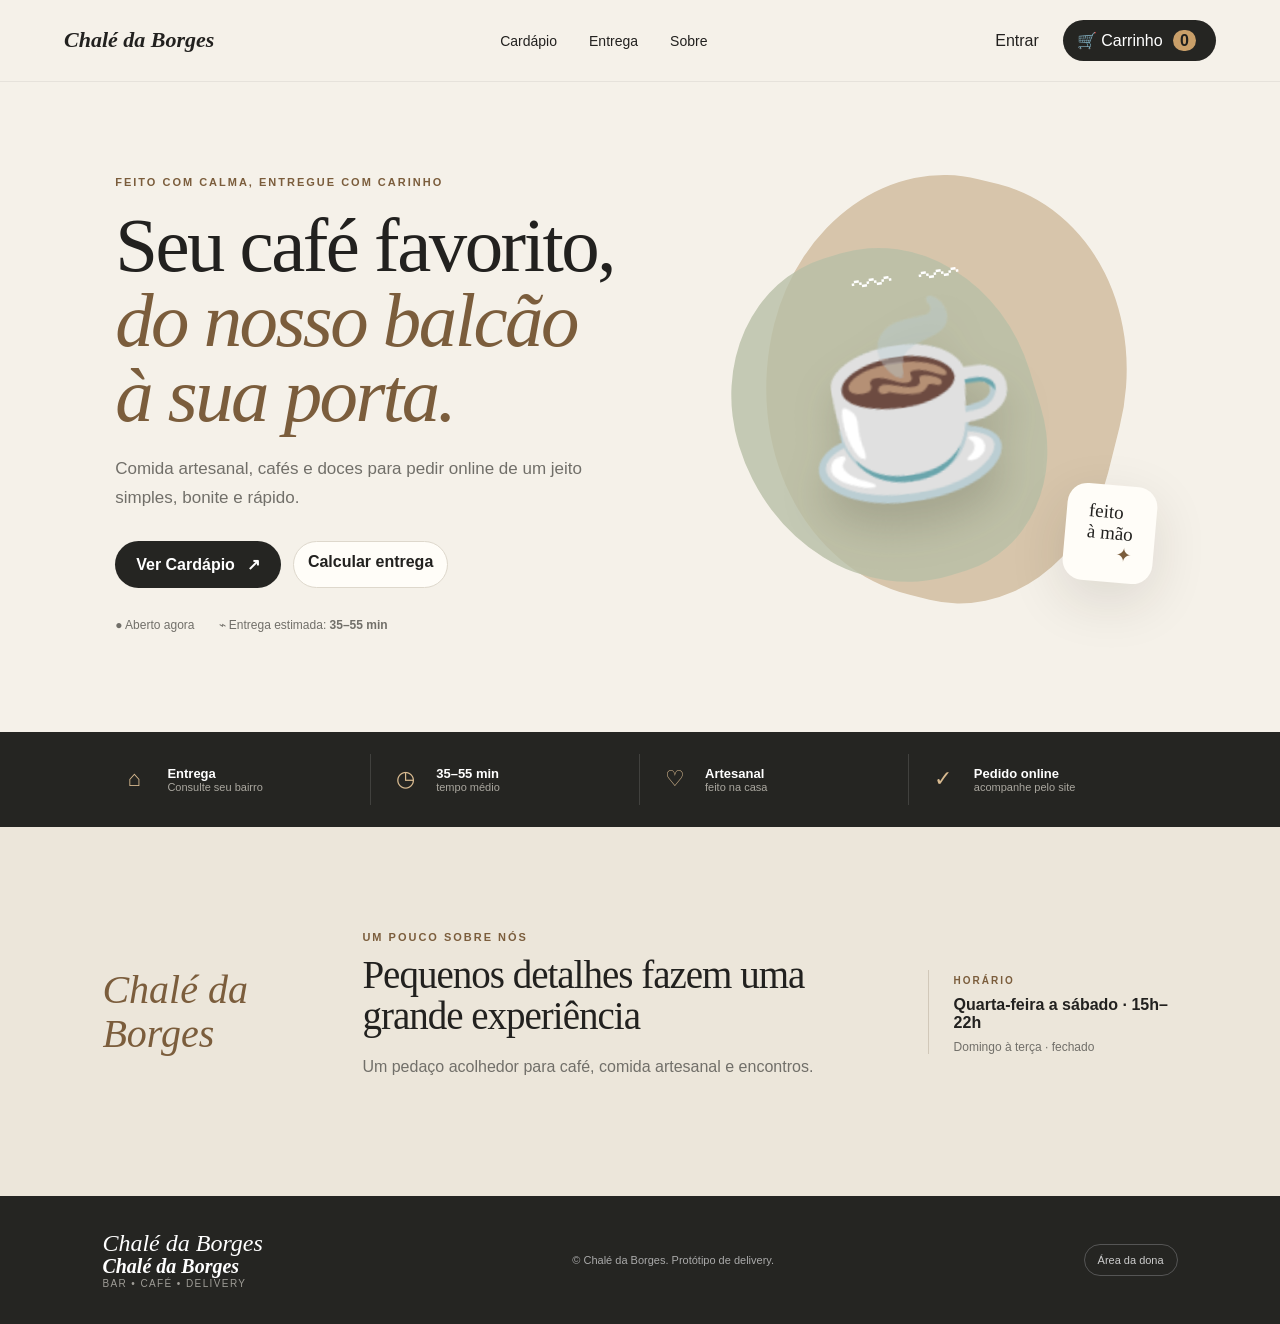
==== commit 71138534: "nada foi alterado, só tava testando algumas coisas" ====
--- a/html/index.html
+++ b/html/index.html
@@ -85,7 +85,7 @@
     <footer>
     <div class="footer-brand"><span class="brand-mark">Chalé da Borges</span><div><strong id="footerName">Chalé da Borges</strong><small>bar • café • delivery</small></div></div>
     <p>© <span id="year"></span> Chalé da Borges. Protótipo de delivery.</p>
-    <button class="admin-link" id="adminBtn">Área da dona</button>
+    <a class="admin-link" href="admin.html">Área da dona</a>
     </footer>
 
     </body>
--- a/style.css
+++ b/style.css
@@ -1,3 +1,4 @@
+/*cor padrão do sistema*/
 :root {
     --bg:#f5f1e9;
     --paper:#fffdf8;
@@ -19,7 +20,7 @@
 html {
     scroll-behavior: smooth;
 }
-
+/*corpo do site*/
 body{
     margin:0;
     background: var(--bg);
@@ -44,7 +45,7 @@
     text-decoration: none;
     color: inherit;
 }
-
+/*cabeçalho e navegação*/
 .topbar{
     height: 82px;
     padding: 0 5vw;
@@ -139,6 +140,7 @@
     background:#e9e3d8;
 }
 
+/*carrinho*/
 .cart-btn {
     background: var(--dark);
     color:white;
@@ -156,6 +158,8 @@
   display: none;
   font-size: 22px;
 }
+
+/* sessão principal*/
 
 .hero {
   min-height: 650px;
@@ -167,6 +171,7 @@
   overflow: hidden;
 }
 
+/* texto de apresentação acima dos títulos */
 .eyebrow {
   font-size: 11px;
   letter-spacing: 2px;
@@ -202,6 +207,7 @@
   margin-top: 28px;
 }
 
+/* botões padrão do sistema */
 .primary-btn {
   border: 0;
   background: var(--dark);
@@ -318,6 +324,7 @@
   text-align: right;
 }
 
+/* sobre nós */
 .quick-info {
   background: var(--dark);
   color: #fff;
@@ -357,6 +364,9 @@
   font-size: 11px;
   color: #aaa79f;
 }
+
+
+/*cardapio e busca */
 
 .menu-section,
 .delivery-section,
@@ -535,6 +545,7 @@
   color: #fff;
 }
 
+/* ---------- títulos de página (h1 com a mesma aparência dos h2) ---------- */
 .page-title {
   font-family: "Playfair Display", serif;
   font-weight: 500;
@@ -559,6 +570,7 @@
   color: var(--muted);
 }
 
+/* ---------- destaque da home ---------- */
 .featured-section {
   padding: 90px 8vw 70px;
 }
@@ -591,6 +603,7 @@
   border-color: var(--dark);
 }
 
+/* ---------- cardápio (complementos) ---------- */
 .labels {
   display: flex;
   gap: 6px;
@@ -622,6 +635,7 @@
   color: var(--muted);
 }
 
+/* ---------- entrega ---------- */
 .delivery-section {
   padding-top: 40px;
 }
@@ -769,6 +783,7 @@
 .bairro-table li span:nth-child(2) { color: var(--muted); }
 .bairro-table li b { text-align: right; }
 
+/* ---------- sobre ---------- */
 .about-section {
   display: grid;
   grid-template-columns: 220px 1fr 250px;
@@ -814,6 +829,7 @@
   font-size: 12px;
 }
 
+/* ---------- rodapé ---------- */
 footer {
   padding: 35px 8vw;
   display: flex;
@@ -848,6 +864,7 @@
 
 .admin-link:hover { background: #3a3a36; }
 
+/* ---------- carrinho lateral ---------- */
 .overlay {
   position: fixed;
   inset: 0;
@@ -969,6 +986,7 @@
 
 .ghost-btn.full { display: flex; justify-content: center; }
 
+/* ---------- modais, login e cadastro ---------- */
 .page-center,
 .auth-container {
   min-height: 100vh;
@@ -1117,6 +1135,7 @@
 
 .text-btn:hover { text-decoration: underline; }
 
+/* checkout */
 .checkout-summary {
   background: #f1ece2;
   border-radius: 16px;
@@ -1157,6 +1176,7 @@
 .order-done p { color: var(--muted); }
 .order-done .primary-btn { margin: 10px 0; }
 
+/* ---------- área da dona ---------- */
 .admin-container {
   min-height: 100vh;
   padding: 30px 20px;
@@ -1360,6 +1380,7 @@
 .order-card footer { border-top: 1px solid var(--line); padding-top: 12px; margin-top: 8px; color: var(--muted); }
 .order-card footer strong { color: var(--ink); font-size: 17px; margin-left: auto; }
 
+/* ---------- aviso do carrinho / toast ---------- */
 .toast {
   position: fixed;
   left: 50%;
@@ -1383,6 +1404,7 @@
   transform: translate(-50%, 0);
 }
 
+/* ---------- menu mobile ---------- */
 .mobile-menu { display: none; }
 
 .mobile-menu.open {
@@ -1408,6 +1430,7 @@
 .mobile-menu a:hover,
 .mobile-menu a.active { background: #eee8de; }
 
+/* ---------- responsivo ---------- */
 @media (max-width: 900px) {
   .main-nav { display: none; }
   .menu-btn { display: block; }
